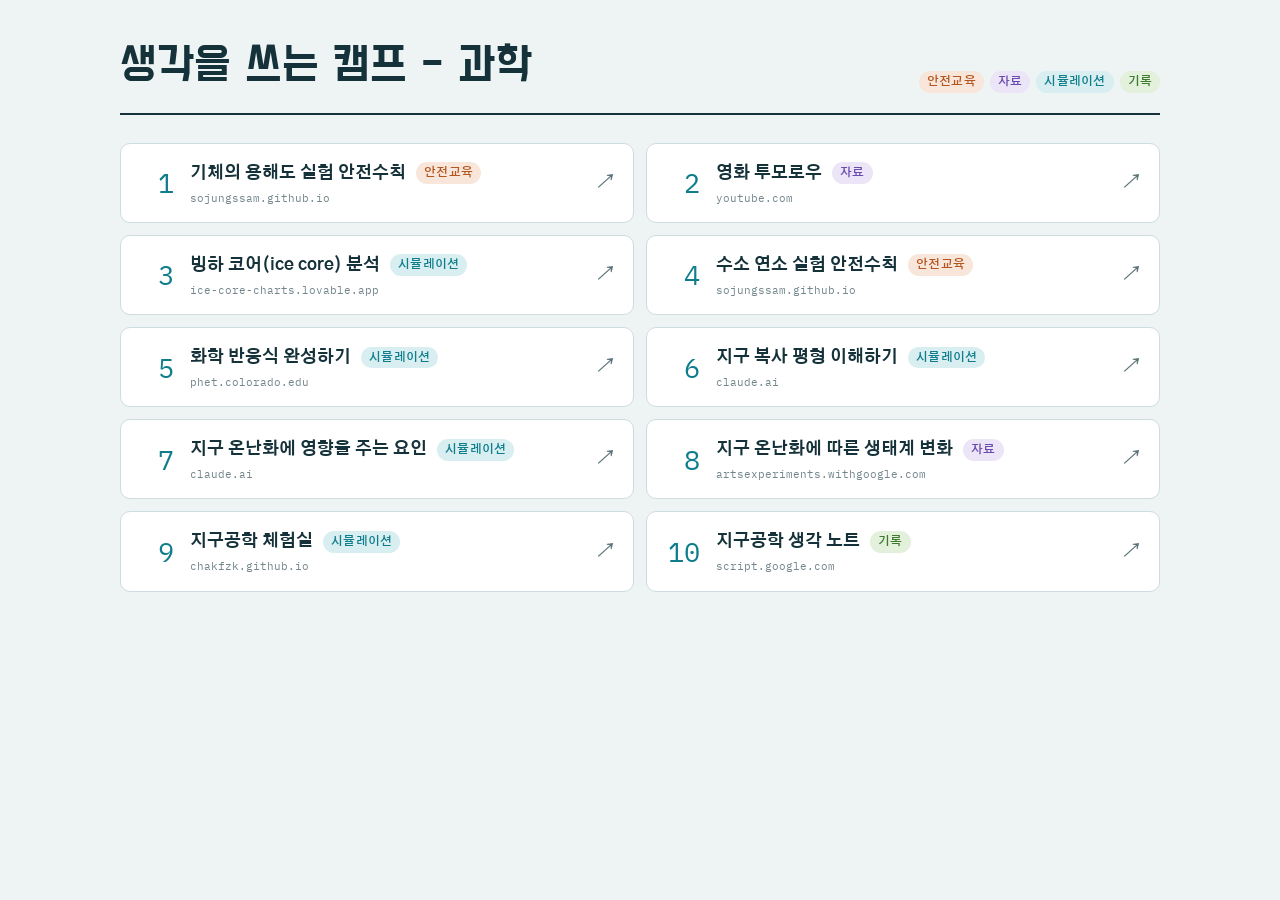
==== index.html @ 508aa1ab "6·7번 생각해 보기 삭제, 랜딩 페이지 6·7번을 GitHub 버전으로 연결 Co-Authored-By: Claude Opus 5.5 <noreply@anthropic.com> " ====
<!doctype html>
<html lang="ko">
<head>
<meta charset="utf-8">
<meta name="viewport" content="width=device-width, initial-scale=1, viewport-fit=cover">
<title>생각을 쓰는 캠프 - 과학</title>
<link rel="preconnect" href="https://fonts.googleapis.com">
<link rel="stylesheet" href="https://fonts.googleapis.com/css2?family=Do+Hyeon&family=Gothic+A1:wght@400;600;700&family=IBM+Plex+Mono:wght@500&display=swap">
<style>
/* Layout: 한 줄짜리 헤더 + 순서대로 번호 붙은 링크 카드 격자(넓으면 2열, 폰은 1열) */
:root{
  --bg:#eef3f4; --paper:#ffffff; --ink:#15323a; --muted:#5b7279; --line:#cfdcdf;
  --accent:#0f7d8c; --accent-soft:#d8eef0; --warm:#b4561f; --warm-soft:#f8e6da; --violet:#6a4bb0; --violet-soft:#ebe5f7; --green:#3d7a2e; --green-soft:#e2f0dc;
  --f-display:"Do Hyeon","Gothic A1",system-ui,sans-serif;
  --f-body:"Gothic A1",system-ui,-apple-system,"Apple SD Gothic Neo","Malgun Gothic",sans-serif;
  --f-mono:"IBM Plex Mono",ui-monospace,Menlo,monospace;
}
@media (prefers-color-scheme: dark){:root:not([data-theme="light"]){
  --bg:#0f1b1e; --paper:#162a2f; --ink:#e3eef0; --muted:#93abb1; --line:#28434a;
  --accent:#5cc6d2; --accent-soft:#1d3d43; --warm:#f0a070; --warm-soft:#3d2a1f; --violet:#bba6f0; --violet-soft:#2e2647; --green:#9fd38a; --green-soft:#223a1d; color-scheme:dark}}
:root[data-theme="dark"]{
  --bg:#0f1b1e; --paper:#162a2f; --ink:#e3eef0; --muted:#93abb1; --line:#28434a;
  --accent:#5cc6d2; --accent-soft:#1d3d43; --warm:#f0a070; --warm-soft:#3d2a1f; --violet:#bba6f0; --violet-soft:#2e2647; --green:#9fd38a; --green-soft:#223a1d; color-scheme:dark}

html,body{margin:0}
body{background:var(--bg);color:var(--ink);font-family:var(--f-body);font-size:16px;line-height:1.55}
.wrap{max-width:1040px;margin:0 auto;padding-block:40px 56px;
  padding-left:max(16px,env(safe-area-inset-left,0px));padding-right:max(16px,env(safe-area-inset-right,0px))}
header{display:flex;flex-wrap:wrap;align-items:flex-end;justify-content:space-between;gap:12px 24px;
  padding-bottom:20px;border-bottom:2px solid var(--ink);margin-bottom:28px}
h1{font-family:var(--f-display);font-weight:400;font-size:clamp(2rem,5vw,3rem);line-height:1.1;margin:0;text-wrap:balance}
.sub{margin:6px 0 0;color:var(--muted)}
.legend{display:flex;flex-wrap:wrap;gap:6px}
ol{list-style:none;margin:0;padding:0;display:grid;grid-template-columns:repeat(auto-fill,minmax(min(100%,440px),1fr));gap:12px}
li{min-width:0}
a.card{display:grid;grid-template-columns:auto 1fr auto;align-items:center;gap:16px;
  padding:16px 18px;background:var(--paper);border:1px solid var(--line);border-radius:10px;
  color:inherit;text-decoration:none;transition:border-color .15s,transform .15s}
a.card:hover{border-color:var(--accent);transform:translateY(-1px)}
a.card:focus-visible{outline:3px solid var(--accent);outline-offset:2px}
.no{font-family:var(--f-mono);font-size:1.7rem;line-height:1;color:var(--accent);width:2.2ch;text-align:right;font-variant-numeric:tabular-nums}
.body{min-width:0}
.top{display:flex;flex-wrap:wrap;align-items:center;gap:6px 10px}
.name{font-weight:700;font-size:1.08rem}
.desc{margin:3px 0 0;color:var(--muted);font-size:.93rem}
.host{margin:3px 0 0;font-family:var(--f-mono);font-size:.66rem;color:var(--muted);overflow-wrap:anywhere;opacity:.85}
.chip{font-size:.72rem;font-weight:600;letter-spacing:.02em;padding:2px 8px;border-radius:99px;
  background:var(--accent-soft);color:var(--accent);white-space:nowrap}
.chip.safe{background:var(--warm-soft);color:var(--warm)}
.chip.doc{background:var(--violet-soft);color:var(--violet)}
.chip.note{background:var(--green-soft);color:var(--green)}
.go{color:var(--muted);font-size:1.2rem}
a.card:hover .go{color:var(--accent)}
@media (prefers-reduced-motion:reduce){a.card{transition:none}a.card:hover{transform:none}}
</style>
</head>
<body>

<div class="wrap">
  <header>
    <div>
      <h1>생각을 쓰는 캠프 - 과학</h1>
    </div>
    <div class="legend" aria-label="자료 종류">
      <span class="chip safe">안전교육</span><span class="chip doc">자료</span><span class="chip">시뮬레이션</span><span class="chip note">기록</span>
    </div>
  </header>

  <ol>
    <li><a class="card" href="https://sojungssam.github.io/camp-science-lab/soda#safety" target="_blank" rel="noopener">
      <span class="no">1</span>
      <span class="body"><span class="top"><span class="name">기체의 용해도 실험 안전수칙</span><span class="chip safe">안전교육</span></span>
        <p class="host">sojungssam.github.io</p></span>
      <span class="go" aria-hidden="true">↗</span></a></li>

    <li><a class="card" href="https://youtu.be/oUY_2oCNCsk?si=N1FWpU7_hyssdI-9" target="_blank" rel="noopener">
      <span class="no">2</span>
      <span class="body"><span class="top"><span class="name">영화 투모로우</span><span class="chip doc">자료</span></span>
        <p class="host">youtube.com</p></span>
      <span class="go" aria-hidden="true">↗</span></a></li>

    <li><a class="card" href="https://ice-core-charts.lovable.app/" target="_blank" rel="noopener">
      <span class="no">3</span>
      <span class="body"><span class="top"><span class="name">빙하 코어(ice core) 분석</span><span class="chip">시뮬레이션</span></span>
        <p class="host">ice-core-charts.lovable.app</p></span>
      <span class="go" aria-hidden="true">↗</span></a></li>

    <li><a class="card" href="https://sojungssam.github.io/camp-science-lab/hydrogen" target="_blank" rel="noopener">
      <span class="no">4</span>
      <span class="body"><span class="top"><span class="name">수소 연소 실험 안전수칙</span><span class="chip safe">안전교육</span></span>
        <p class="host">sojungssam.github.io</p></span>
      <span class="go" aria-hidden="true">↗</span></a></li>

    <li><a class="card" href="https://phet.colorado.edu/sims/html/balancing-chemical-equations/1.2.9/balancing-chemical-equations_ko.html" target="_blank" rel="noopener">
      <span class="no">5</span>
      <span class="body"><span class="top"><span class="name">화학 반응식 완성하기</span><span class="chip">시뮬레이션</span></span>
        <p class="host">phet.colorado.edu</p></span>
      <span class="go" aria-hidden="true">↗</span></a></li>

    <li><a class="card" href="radiation/" target="_blank" rel="noopener">
      <span class="no">6</span>
      <span class="body"><span class="top"><span class="name">지구 복사 평형 이해하기</span><span class="chip">시뮬레이션</span></span>
        <p class="host">claude.ai</p></span>
      <span class="go" aria-hidden="true">↗</span></a></li>

    <li><a class="card" href="factors/" target="_blank" rel="noopener">
      <span class="no">7</span>
      <span class="body"><span class="top"><span class="name">지구 온난화에 영향을 주는 요인</span><span class="chip">시뮬레이션</span></span>
        <p class="host">claude.ai</p></span>
      <span class="go" aria-hidden="true">↗</span></a></li>

    <li><a class="card" href="https://artsexperiments.withgoogle.com/impactfilter/" target="_blank" rel="noopener">
      <span class="no">8</span>
      <span class="body"><span class="top"><span class="name">지구 온난화에 따른 생태계 변화</span><span class="chip doc">자료</span></span>
        <p class="host">artsexperiments.withgoogle.com</p></span>
      <span class="go" aria-hidden="true">↗</span></a></li>

    <li><a class="card" href="https://chakfzk.github.io/geoengineering-lab/" target="_blank" rel="noopener">
      <span class="no">9</span>
      <span class="body"><span class="top"><span class="name">지구공학 체험실</span><span class="chip">시뮬레이션</span></span>
        <p class="host">chakfzk.github.io</p></span>
      <span class="go" aria-hidden="true">↗</span></a></li>

    <li><a class="card" href="https://script.google.com/macros/s/AKfycbz9njmwLKxKIKjRYvjxC0IQJ-UJ9lMAk8lmsf7kRmVq53u-bQGmezVQ9hfEWZfTx7O5/exec" target="_blank" rel="noopener">
      <span class="no">10</span>
      <span class="body"><span class="top"><span class="name">지구공학 생각 노트</span><span class="chip note">기록</span></span>
        <p class="host">script.google.com</p></span>
      <span class="go" aria-hidden="true">↗</span></a></li>
  </ol>
</div>
</body>
</html>
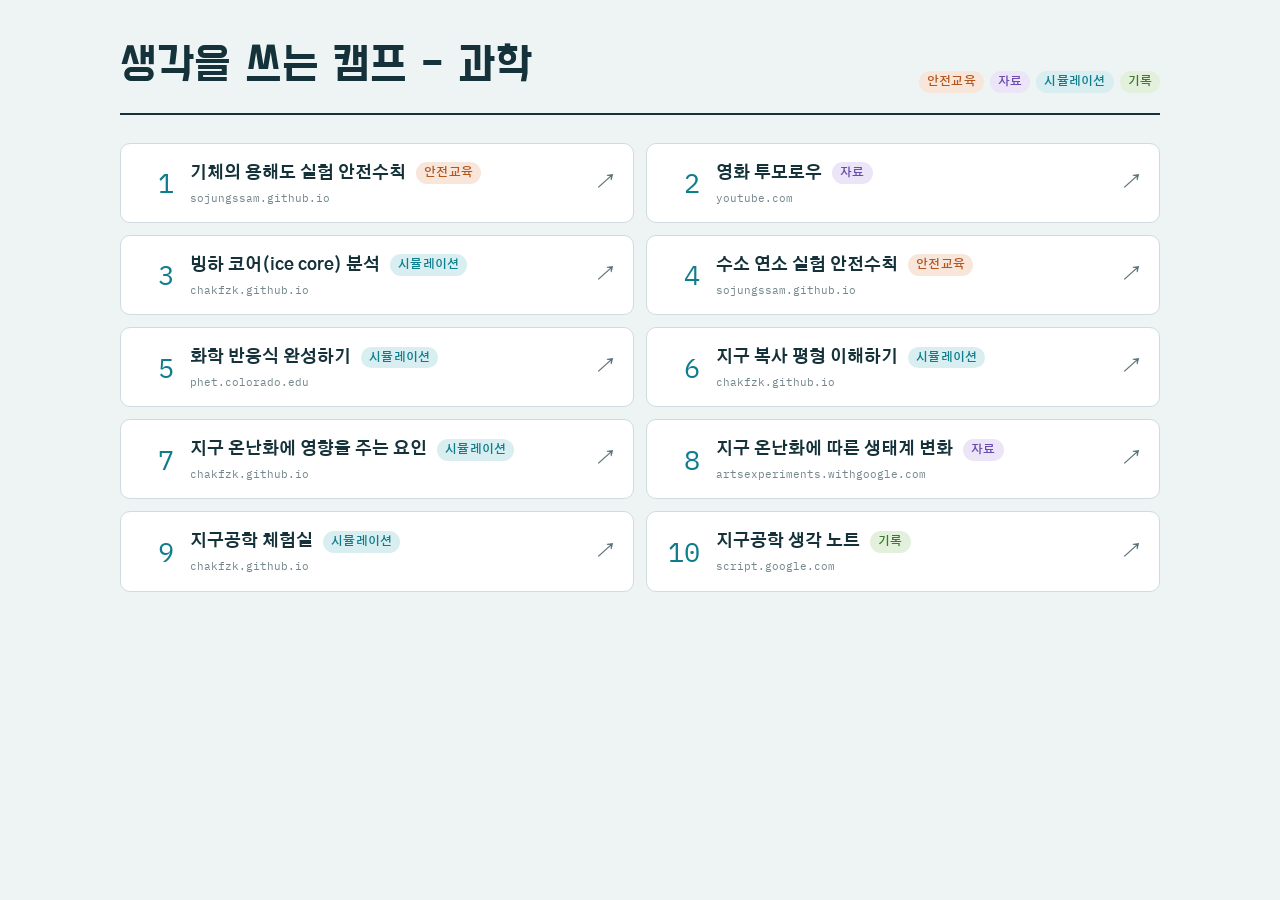
==== commit 51d00563: "랜딩 페이지 3·6·7번 카드의 주소 표시를 GitHub로 변경 Co-Authored-By: Claude Opus 5.5 <noreply@anthropic.com> Claude-S" ====
--- a/index.html
+++ b/index.html
@@ -79,10 +79,10 @@
         <p class="host">youtube.com</p></span>
       <span class="go" aria-hidden="true">↗</span></a></li>
 
-    <li><a class="card" href="https://ice-core-charts.lovable.app/" target="_blank" rel="noopener">
+    <li><a class="card" href="icecore/" target="_blank" rel="noopener">
       <span class="no">3</span>
       <span class="body"><span class="top"><span class="name">빙하 코어(ice core) 분석</span><span class="chip">시뮬레이션</span></span>
-        <p class="host">ice-core-charts.lovable.app</p></span>
+        <p class="host">chakfzk.github.io</p></span>
       <span class="go" aria-hidden="true">↗</span></a></li>
 
     <li><a class="card" href="https://sojungssam.github.io/camp-science-lab/hydrogen" target="_blank" rel="noopener">
@@ -100,13 +100,13 @@
     <li><a class="card" href="radiation/" target="_blank" rel="noopener">
       <span class="no">6</span>
       <span class="body"><span class="top"><span class="name">지구 복사 평형 이해하기</span><span class="chip">시뮬레이션</span></span>
-        <p class="host">claude.ai</p></span>
+        <p class="host">chakfzk.github.io</p></span>
       <span class="go" aria-hidden="true">↗</span></a></li>
 
     <li><a class="card" href="factors/" target="_blank" rel="noopener">
       <span class="no">7</span>
       <span class="body"><span class="top"><span class="name">지구 온난화에 영향을 주는 요인</span><span class="chip">시뮬레이션</span></span>
-        <p class="host">claude.ai</p></span>
+        <p class="host">chakfzk.github.io</p></span>
       <span class="go" aria-hidden="true">↗</span></a></li>
 
     <li><a class="card" href="https://artsexperiments.withgoogle.com/impactfilter/" target="_blank" rel="noopener">
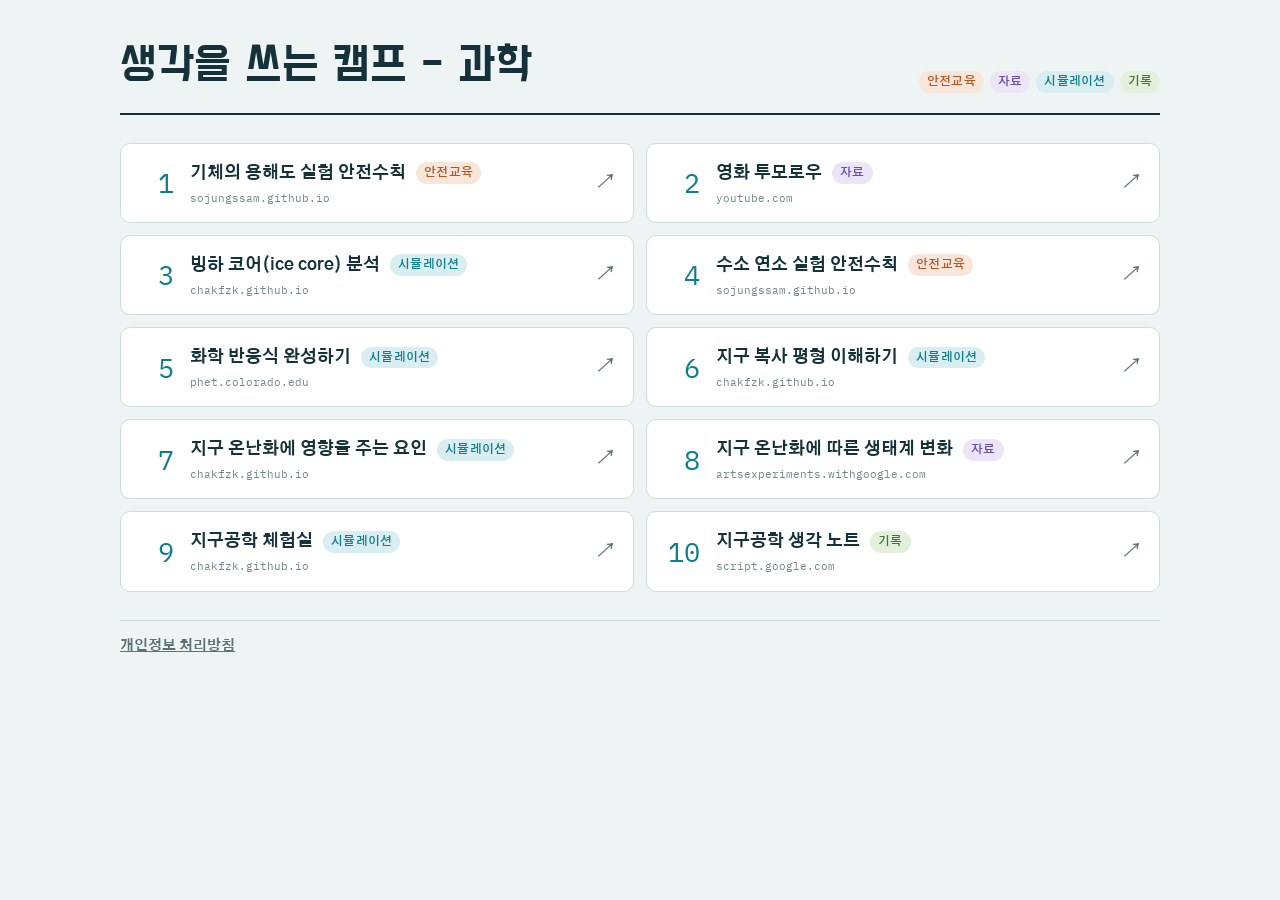
==== commit 0a53062b: "처리방침 보호책임자 기재, 랜딩 페이지 아래에 처리방침 링크 추가 Co-Authored-By: Claude Opus 5.5 <noreply@anthropic.com> Claude-" ====
--- a/index.html
+++ b/index.html
@@ -51,6 +51,9 @@
 .chip.note{background:var(--green-soft);color:var(--green)}
 .go{color:var(--muted);font-size:1.2rem}
 a.card:hover .go{color:var(--accent)}
+.foot{margin-top:28px;padding-top:14px;border-top:1px solid var(--line);font-size:.9rem}
+.foot a{color:var(--muted);font-weight:700}
+.foot a:hover{color:var(--accent)}
 @media (prefers-reduced-motion:reduce){a.card{transition:none}a.card:hover{transform:none}}
 </style>
 </head>
@@ -115,7 +118,7 @@
         <p class="host">artsexperiments.withgoogle.com</p></span>
       <span class="go" aria-hidden="true">↗</span></a></li>
 
-    <li><a class="card" href="https://chakfzk.github.io/geoengineering-lab/" target="_blank" rel="noopener">
+    <li><a class="card" href="geoengineering/" target="_blank" rel="noopener">
       <span class="no">9</span>
       <span class="body"><span class="top"><span class="name">지구공학 체험실</span><span class="chip">시뮬레이션</span></span>
         <p class="host">chakfzk.github.io</p></span>
@@ -127,6 +130,8 @@
         <p class="host">script.google.com</p></span>
       <span class="go" aria-hidden="true">↗</span></a></li>
   </ol>
+
+  <footer class="foot"><a href="privacy/">개인정보 처리방침</a></footer>
 </div>
 </body>
 </html>
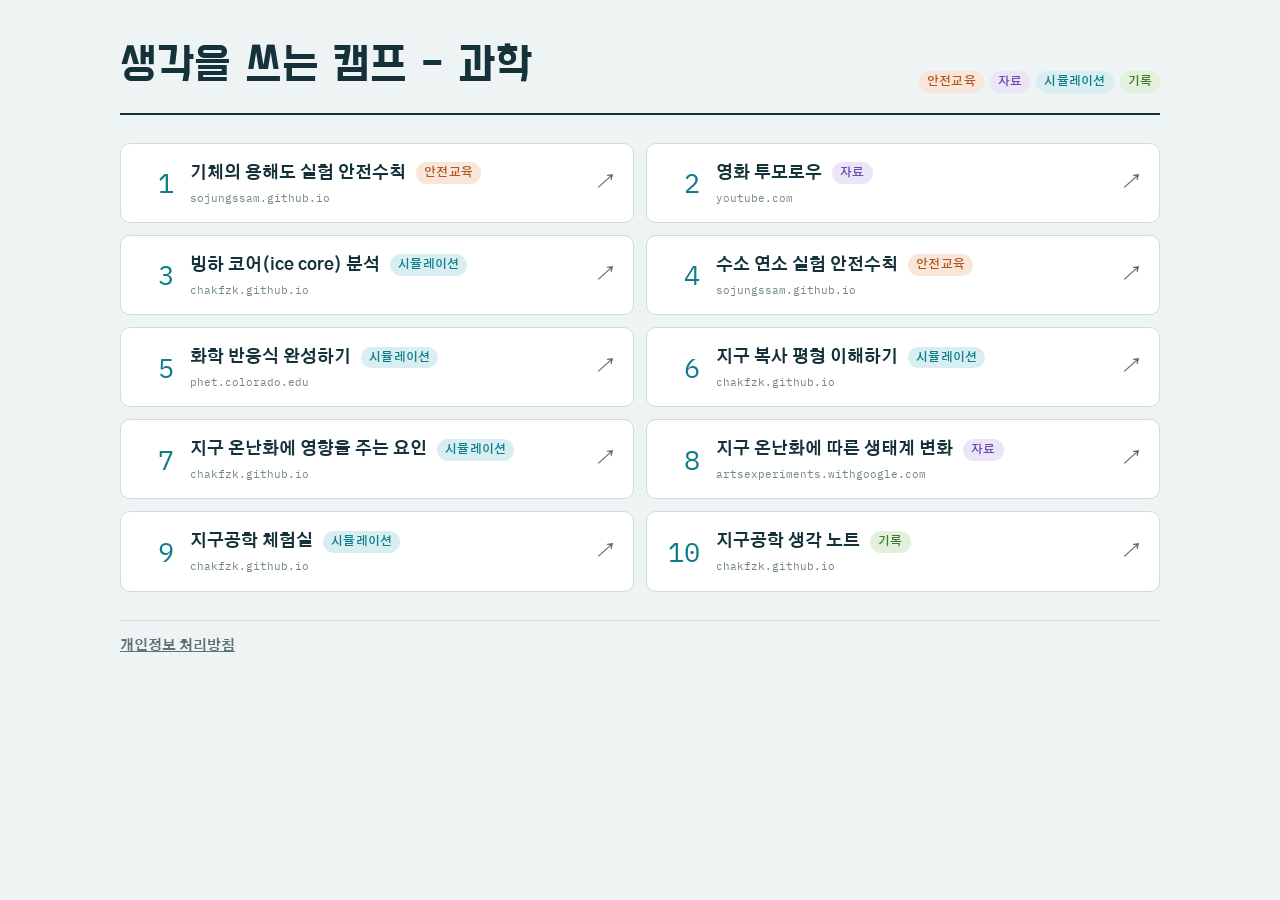
==== commit 99ce0c06: "랜딩 10번 카드를 반 선택 페이지(note/)로 연결 Co-Authored-By: Claude Opus 5.5 <noreply@anthropic.com> Claude-Sessio" ====
--- a/index.html
+++ b/index.html
@@ -124,10 +124,10 @@
         <p class="host">chakfzk.github.io</p></span>
       <span class="go" aria-hidden="true">↗</span></a></li>
 
-    <li><a class="card" href="https://script.google.com/macros/s/AKfycbz9njmwLKxKIKjRYvjxC0IQJ-UJ9lMAk8lmsf7kRmVq53u-bQGmezVQ9hfEWZfTx7O5/exec" target="_blank" rel="noopener">
+    <li><a class="card" href="note/" target="_blank" rel="noopener">
       <span class="no">10</span>
       <span class="body"><span class="top"><span class="name">지구공학 생각 노트</span><span class="chip note">기록</span></span>
-        <p class="host">script.google.com</p></span>
+        <p class="host">chakfzk.github.io</p></span>
       <span class="go" aria-hidden="true">↗</span></a></li>
   </ol>
 
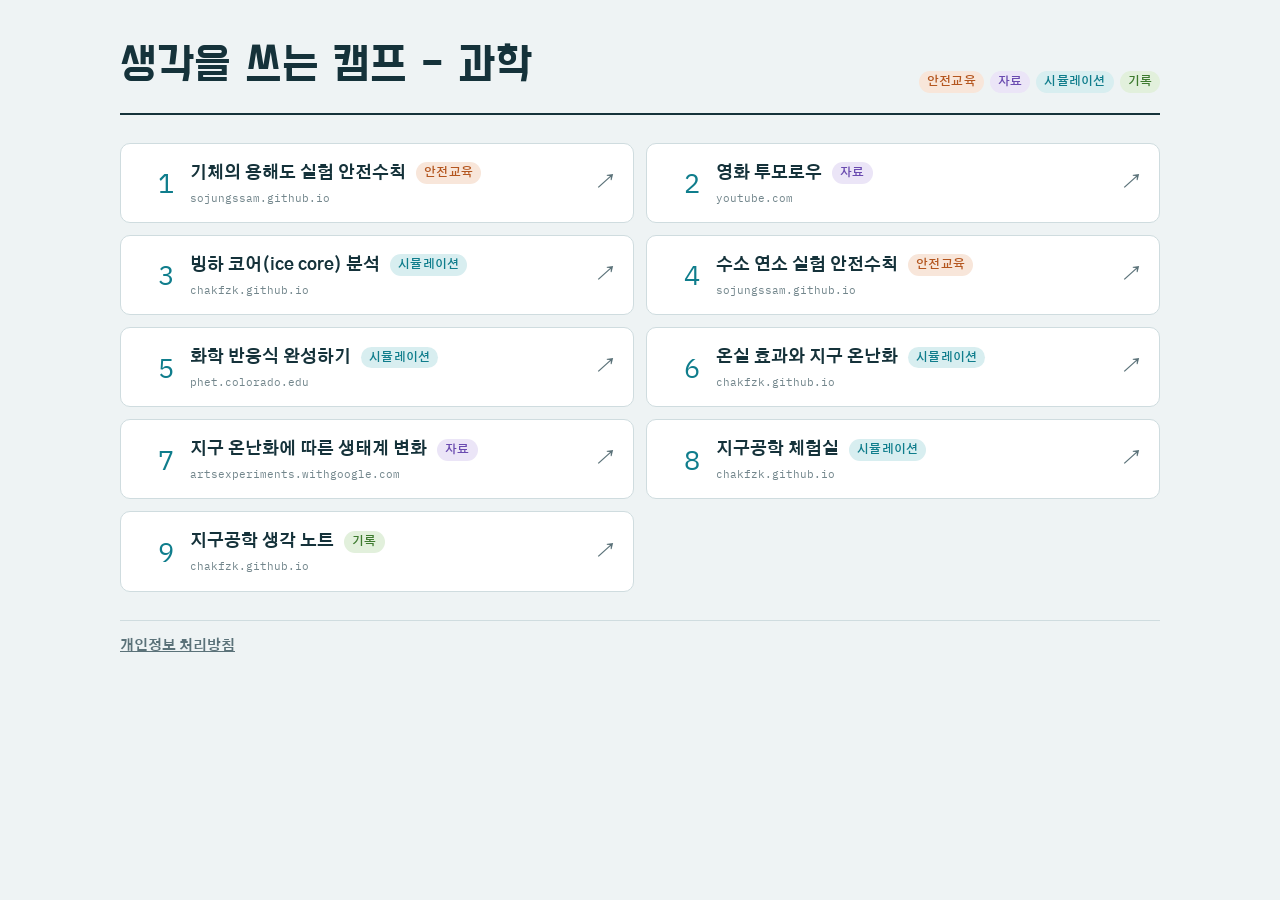
==== commit 87d902ac: "6·7번을 한 페이지(온실 효과와 지구 온난화)의 탭 두 개로 합침, 랜딩 카드 하나로 합치고 번호 조정 - greenhouse/: 제목과 탭 두 개, 원래 두 시뮬레이션을 그대로" ====
--- a/index.html
+++ b/index.html
@@ -100,32 +100,26 @@
         <p class="host">phet.colorado.edu</p></span>
       <span class="go" aria-hidden="true">↗</span></a></li>
 
-    <li><a class="card" href="radiation/" target="_blank" rel="noopener">
+    <li><a class="card" href="greenhouse/" target="_blank" rel="noopener">
       <span class="no">6</span>
-      <span class="body"><span class="top"><span class="name">지구 복사 평형 이해하기</span><span class="chip">시뮬레이션</span></span>
-        <p class="host">chakfzk.github.io</p></span>
-      <span class="go" aria-hidden="true">↗</span></a></li>
-
-    <li><a class="card" href="factors/" target="_blank" rel="noopener">
-      <span class="no">7</span>
-      <span class="body"><span class="top"><span class="name">지구 온난화에 영향을 주는 요인</span><span class="chip">시뮬레이션</span></span>
+      <span class="body"><span class="top"><span class="name">온실 효과와 지구 온난화</span><span class="chip">시뮬레이션</span></span>
         <p class="host">chakfzk.github.io</p></span>
       <span class="go" aria-hidden="true">↗</span></a></li>
 
     <li><a class="card" href="https://artsexperiments.withgoogle.com/impactfilter/" target="_blank" rel="noopener">
-      <span class="no">8</span>
+      <span class="no">7</span>
       <span class="body"><span class="top"><span class="name">지구 온난화에 따른 생태계 변화</span><span class="chip doc">자료</span></span>
         <p class="host">artsexperiments.withgoogle.com</p></span>
       <span class="go" aria-hidden="true">↗</span></a></li>
 
     <li><a class="card" href="geoengineering/" target="_blank" rel="noopener">
-      <span class="no">9</span>
+      <span class="no">8</span>
       <span class="body"><span class="top"><span class="name">지구공학 체험실</span><span class="chip">시뮬레이션</span></span>
         <p class="host">chakfzk.github.io</p></span>
       <span class="go" aria-hidden="true">↗</span></a></li>
 
     <li><a class="card" href="note/" target="_blank" rel="noopener">
-      <span class="no">10</span>
+      <span class="no">9</span>
       <span class="body"><span class="top"><span class="name">지구공학 생각 노트</span><span class="chip note">기록</span></span>
         <p class="host">chakfzk.github.io</p></span>
       <span class="go" aria-hidden="true">↗</span></a></li>
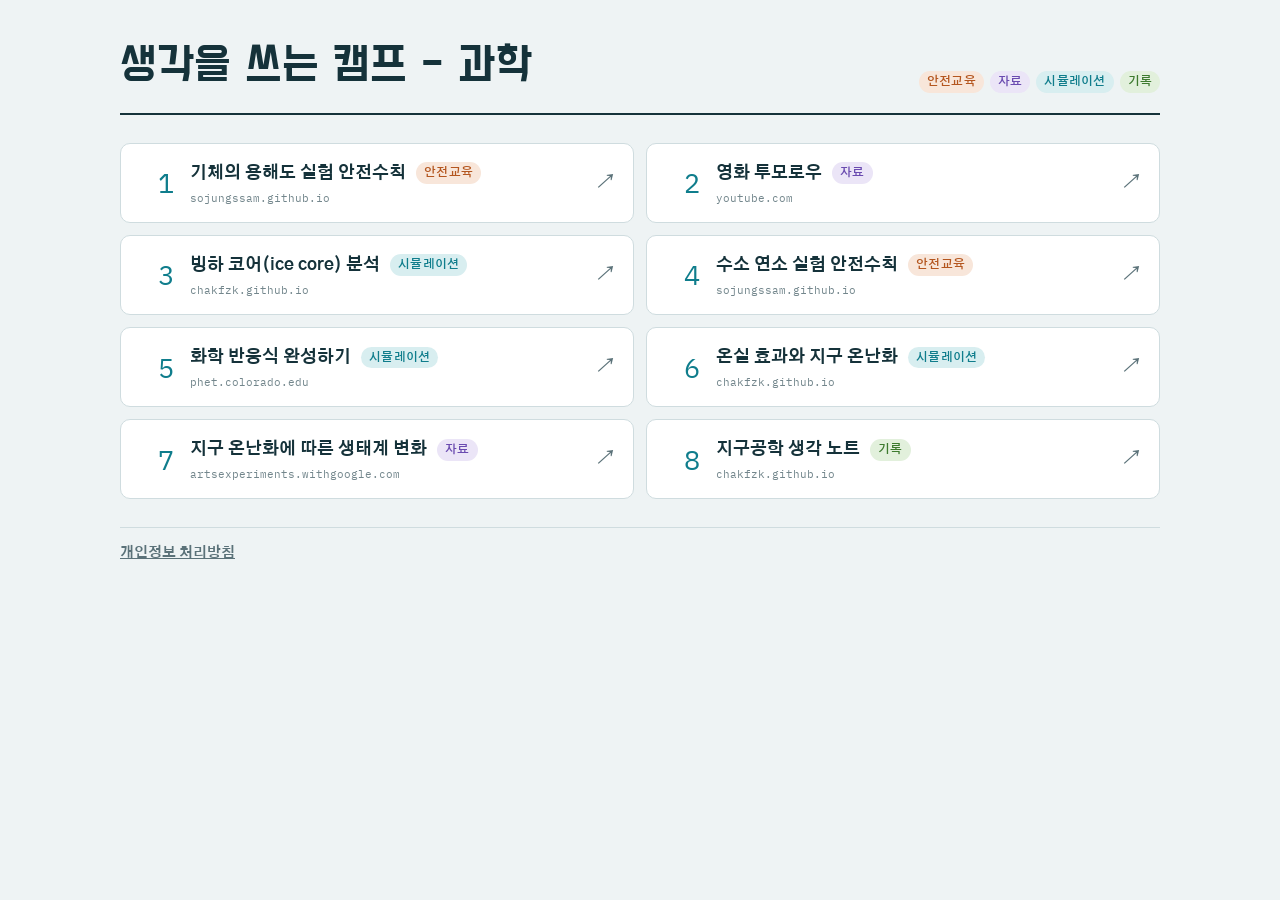
==== commit de53ebde: "랜딩에서 지구공학 체험실 카드를 빼고 생각 노트를 8번으로 - 체험실은 생각 노트 활동 화면 안에서 보이므로 따로 두지 않음(geoengineering/ 폴더는 생각 노트가 쓰므로" ====
--- a/index.html
+++ b/index.html
@@ -112,14 +112,8 @@
         <p class="host">artsexperiments.withgoogle.com</p></span>
       <span class="go" aria-hidden="true">↗</span></a></li>
 
-    <li><a class="card" href="geoengineering/" target="_blank" rel="noopener">
+    <li><a class="card" href="note/" target="_blank" rel="noopener">
       <span class="no">8</span>
-      <span class="body"><span class="top"><span class="name">지구공학 체험실</span><span class="chip">시뮬레이션</span></span>
-        <p class="host">chakfzk.github.io</p></span>
-      <span class="go" aria-hidden="true">↗</span></a></li>
-
-    <li><a class="card" href="note/" target="_blank" rel="noopener">
-      <span class="no">9</span>
       <span class="body"><span class="top"><span class="name">지구공학 생각 노트</span><span class="chip note">기록</span></span>
         <p class="host">chakfzk.github.io</p></span>
       <span class="go" aria-hidden="true">↗</span></a></li>
